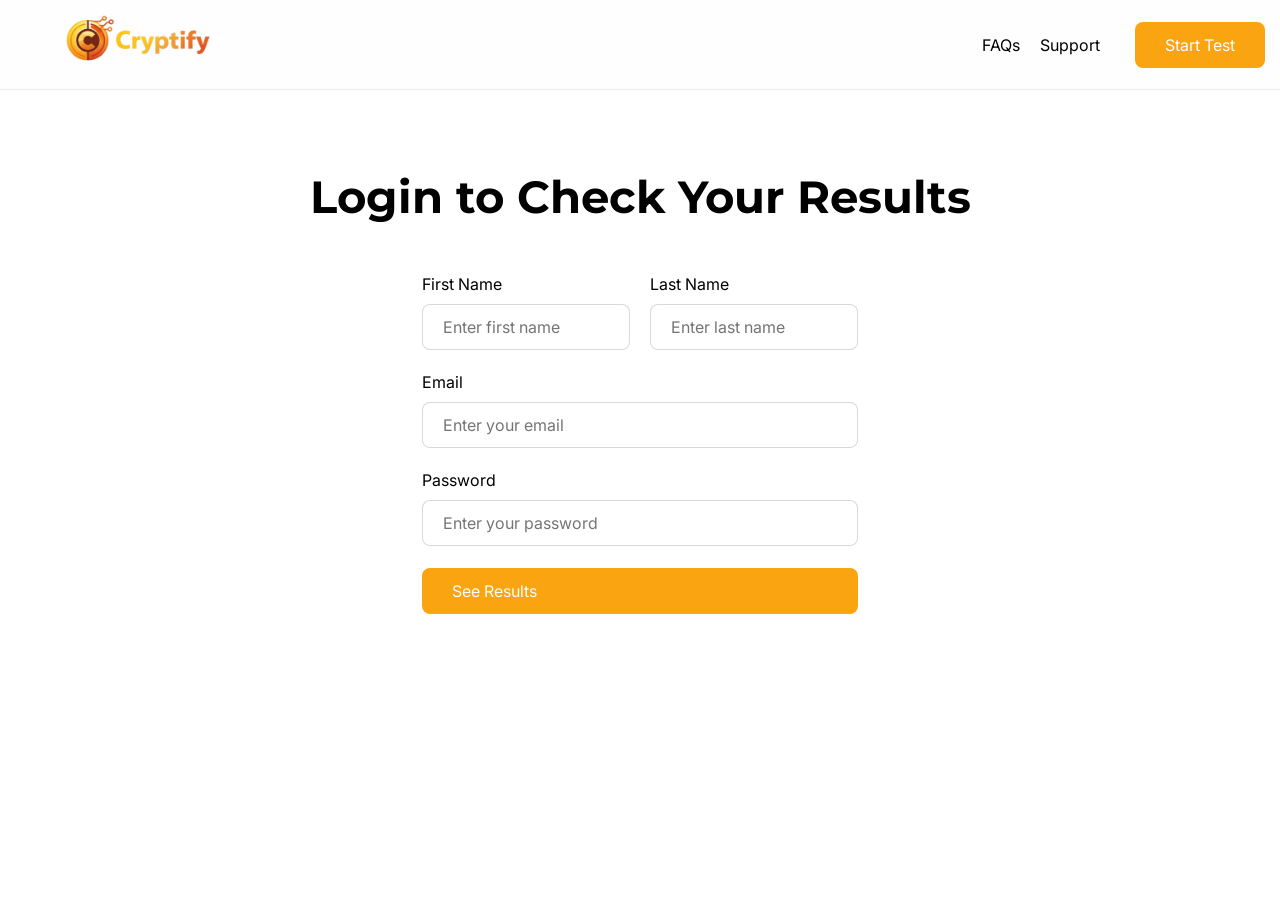
==== login.html @ 06c389f4 "Web App First Appearance" ====
<!doctype html>
<html lang="en">
  <head>
    <meta charset="UTF-8" />
    <meta name="viewport" content="width=device-width, initial-scale=1.0" />
    <title>Login to check Results</title>
    <link rel="stylesheet" href="style.css" />
  </head>
  <body>
    <section class="ammar-quiz">
      <div class="ammar-quiz-app-container">
        <div class="ammar-quiz-app-wrapper form-wrap">
          <h2 class="ammar-quiz-app-h2">Login to Check Your Results</h2>
          <form action="" class="ammar-quiz-app-form">
            <div class="form-lines">
              <div>
                <label for="name">First Name</label>
                <input
                  type="text"
                  placeholder="Enter first name"
                  name="name"
                  required
                />
              </div>
              <div>
                <label for="name">Last Name</label>
                <input
                  type="text"
                  placeholder="Enter last name"
                  name="name"
                  required
                />
              </div>
            </div>
            <div class="form-lines">
              <label for="email"
                >Email
                <address></address
              ></label>
              <input
                type="email"
                placeholder="Enter your email"
                name="email"
                required
              />
            </div>
            <div class="form-lines">
              <label for="password">Password</label>
              <input
                type="password"
                placeholder="Enter your password"
                name="password"
                required
              />
            </div>
            <button type="submit" class="ammar-quiz-app-btn submit-btn">
              See Results
            </button>
          </form>
        </div>
      </div>
    </section>

    <script src="script.js"></script>
  </body>
</html>
---- style.css ----
@import url("https://fonts.googleapis.com/css2?family=Montserrat:wght@100..900&family=Inter:ital,opsz,wght@0,14..32,100..900;1,14..32,100..900&display=swap");

* {
  margin: 0;
  padding: 0;
  box-sizing: border-box;
  font-family: "Inter", sans-serif;
  color: var(--ammar-quiz-dark);
}

h1,
h2,
h3,
h4,
h5,
h6 {
  font-family: "Montserrat", sans-serif;
  line-height: 1.2em;
}

a,
ul,
li {
  text-decoration: none;
  list-style: none;
}

:root {
  --ammar-quiz-white: #fefefe;
  --ammar-quiz-light: #fed263;
  --ammar-quiz-main: #f9a410;
  --ammar-quiz-contrast: #a45208;
  --ammar-quiz-dark: #000000;
  --ammar-quiz-trans: all 0.3s ease;
  --ammar-quiz-radius: 8px;
  --ammar-quiz-bg: #fafafa;
}

/* ─── Header ─────────────────────────────────────────── */
.ammar-quiz-app-header {
  background-color: var(--ammar-quiz-white);
  border-bottom: 1px solid rgba(0, 0, 0, 0.07);
  height: 90px;
  position: sticky;
  top: 0;
  z-index: 100;
}

.ammar-quiz-app-container {
  width: 100%;
  max-width: 1440px;
  margin: 0 auto;
  padding: 0 15px;
  height: 100%;
}

.ammar-quiz-app-wrapper {
  display: flex;
  align-items: center;
  justify-content: space-between;
  height: 100%;
}

.ammar-quiz-app-navbar {
  display: flex;
  align-items: center;
  justify-content: end;
  gap: 35px;
}

.ammar-quiz-app-logo {
  height: 100%;
}

.ammar-quiz-app-logo img {
  width: 250px;
  height: 100%;
  object-fit: cover;
}

.ammar-quiz-app-navlist {
  display: flex;
  gap: 20px;
}

.ammar-quiz-app-navlist a {
  transition: var(--ammar-quiz-trans);
}
.ammar-quiz-app-navlist a:hover {
  color: var(--ammar-quiz-main);
}

.ammar-quiz-app-btn {
  font-size: 16px;
  background-color: var(--ammar-quiz-main);
  padding: 13px 30px;
  color: var(--ammar-quiz-white) !important;
  border-radius: var(--ammar-quiz-radius);
  transition: var(--ammar-quiz-trans);
  border: none;
  cursor: pointer;
  display: inline-flex;
  align-items: center;
  gap: 8px;
}
.ammar-quiz-app-btn:hover {
  background-color: var(--ammar-quiz-contrast);
}
.ammar-quiz-app-btn i {
  color: var(--ammar-quiz-white);
}

/* ─── Hero ────────────────────────────────────────────── */
.ammar-quiz-app-hero {
  height: calc(100dvh - 90px);
  padding: 80px 0 70px;
  background: linear-gradient(160deg, #fffaf0 0%, #fff7e0 60%, #fefefe 100%);
}

h1.ammar-quiz-app-h1 {
  font-size: clamp(38px, 6vw, 92px);
  text-align: center;
  max-width: 820px;
}

.hero-wrap {
  flex-direction: column;
  justify-content: center;
  gap: 28px;
}

.hero-subtext {
  font-size: 18px;
  color: rgba(0, 0, 0, 0.55);
  text-align: center;
  max-width: 560px;
  line-height: 1.7;
}

.btn {
  padding: 15px 36px;
  font-size: 17px;
  font-weight: 600;
}

.hero-meta {
  display: flex;
  gap: 24px;
  font-size: 14px;
  color: rgba(0, 0, 0, 0.5);
  font-weight: 500;
}
.hero-meta span {
  display: flex;
  align-items: center;
  gap: 5px;
}
.hero-meta i {
  color: var(--ammar-quiz-main);
}

.colored-area {
  color: var(--ammar-quiz-main);
}

/* ─── Stats Bar ───────────────────────────────────────── */
.ammar-quiz-stats-bar {
  background: var(--ammar-quiz-dark);
  padding: 50px 0;
}
.stats-bar-inner {
  display: flex;
  align-items: center;
  justify-content: space-between;
  gap: 0;
  flex-wrap: wrap;
}
.stat-bar-item {
  display: flex;
  flex-direction: column;
  align-items: center;
  gap: 4px;
  padding: 0 50px;
}
.stat-bar-num {
  font-family: "Montserrat", sans-serif;
  font-size: 50px;
  font-weight: 800;
  color: var(--ammar-quiz-main);
}
.stat-bar-label {
  font-size: 15px;
  color: var(--ammar-quiz-white);
  text-transform: uppercase;
  letter-spacing: 0.5px;
}
.stat-bar-divider {
  width: 1px;
  height: 50px;
  background: rgba(255, 255, 255, 0.12);
}

/* ─── Section Shared ──────────────────────────────────── */
.section-header {
  text-align: center;
  margin-bottom: 60px;
  display: flex;
  flex-direction: column;
  align-items: center;
  gap: 12px;
}

h2.ammar-quiz-app-h2 {
  font-size: clamp(30px, 4vw, 60px);
  text-align: center;
  width: 80%;
}

.section-subtitle {
  font-size: 17px;
  color: rgba(0, 0, 0, 0.5);
}

/* ─── How It Works ────────────────────────────────────── */
.ammar-quiz-how-it-works {
  padding: 90px 0;
  background: var(--ammar-quiz-bg);
}
.how-it-works-grid {
  display: flex;
  align-items: center;
  justify-content: center;
  gap: 0;
  width: 100%;
  flex-wrap: wrap;
}
.how-step-card {
  background: var(--ammar-quiz-white);
  border-radius: 16px;
  padding: 40px 32px;
  flex: 1;
  width: 100%;
  display: flex;
  flex-direction: column;
  gap: 14px;
  box-shadow: 0 4px 20px rgba(0, 0, 0, 0.06);
  transition: var(--ammar-quiz-trans);
  position: relative;
}
.how-step-card:hover {
  transform: translateY(-6px);
}

.how-step-icon {
  width: 52px;
  height: 52px;
  border-radius: 12px;
  background: rgba(249, 164, 16, 0.1);
  display: flex;
  align-items: center;
  justify-content: center;
  font-size: 26px;
  color: var(--ammar-quiz-main);
}
.how-step-icon i {
  color: var(--ammar-quiz-main);
}
.how-step-card h3 {
  font-size: 20px;
  font-family: "Montserrat", sans-serif;
}
.how-step-card p {
  font-size: 15px;
  color: rgba(0, 0, 0, 0.55);
  line-height: 1.6;
}
.how-step-arrow {
  font-size: 28px;
  color: rgba(0, 0, 0, 0.15);
  padding: 0 18px;
}
.how-step-arrow i {
  color: rgba(0, 0, 0, 0.2);
}

/* ─── Topics ──────────────────────────────────────────── */
.ammar-quiz-topics {
  padding: 90px 0;
  background: var(--ammar-quiz-white);
}
.topics-grid {
  display: grid;
  grid-template-columns: repeat(4, 1fr);
  gap: 24px;
}
.topic-card {
  background: var(--ammar-quiz-bg);
  border-radius: 14px;
  padding: 34px 26px;
  display: flex;
  flex-direction: column;
  gap: 14px;
  border: 1px solid rgba(0, 0, 0, 0.06);
  transition: var(--ammar-quiz-trans);
  cursor: pointer;
}
.topic-card:hover {
  border-color: var(--ammar-quiz-main);
  transform: scale(1.1);
}
.topic-icon {
  width: 48px;
  height: 48px;
  border-radius: 10px;
  background: rgba(249, 164, 16, 0.1);
  display: flex;
  align-items: center;
  justify-content: center;
  font-size: 24px;
}
.topic-icon i {
  color: var(--ammar-quiz-main);
}
.topic-card h4 {
  font-size: 17px;
  font-family: "Montserrat", sans-serif;
  font-weight: 700;
}
.topic-card p {
  font-size: 14px;
  color: rgba(0, 0, 0, 0.55);
  line-height: 1.6;
}

/* ─── CTA Banner ──────────────────────────────────────── */
.ammar-quiz-cta-banner {
  padding: 90px 0;
  background: linear-gradient(135deg, #fffbef 0%, #fff3cc 100%);
  border-top: 1px solid rgba(249, 164, 16, 0.15);
}
.cta-banner-inner {
  display: flex;
  align-items: center;
  justify-content: space-between;
  gap: 40px;
  flex-wrap: wrap;
}
.cta-banner-text {
  display: flex;
  flex-direction: column;
  gap: 14px;
}
.cta-banner-text h2 {
  text-align: left;
  max-width: 560px;
}
.cta-banner-text p {
  font-size: 17px;
  color: rgba(0, 0, 0, 0.55);
  max-width: 480px;
}

/* ─── Quiz Section ────────────────────────────────────── */
.ammar-quiz {
  height: calc(100dvh - 90px);
}

.quiz-wrap,
.form-wrap {
  padding: 80px;
  justify-content: flex-start;
  flex-direction: column;
  gap: 60px;
}

.ammar-quiz-question {
  font-size: clamp(22px, 3vw, 35px);
}

.ammar-quiz-options {
  width: 70%;
  display: grid;
  gap: 20px 25px;
  grid-template-columns: 1fr 1fr;
}

.ammar-quiz-options .ammar-quiz-option {
  background-color: var(--ammar-quiz-main);
  border-radius: var(--ammar-quiz-radius);
  padding: 15px 30px;
  color: var(--ammar-quiz-white);
  text-align: center;
  font-size: 18px;
  cursor: pointer;
  transition: var(--ammar-quiz-trans);
}
.ammar-quiz-options .ammar-quiz-option:hover {
  background-color: var(--ammar-quiz-contrast);
}

/* ─── Start Page ──────────────────────────────────────── */
.start-wrap {
  height: 80%;
  display: flex;
  flex-direction: column;
  align-items: center;
  justify-content: center;
  border-radius: var(--ammar-quiz-radius);
  gap: 45px;
  box-shadow: 0 10px 30px 0 rgba(0, 0, 0, 0.15);
}

.ammar-quiz-app-start-terms {
  font-size: 20px;
  display: flex;
  flex-direction: column;
  gap: 18px;
}
.ammar-quiz-app-start-terms li {
  display: flex;
  align-items: center;
  gap: 15px;
}
.ammar-quiz-app-start-terms li i {
  font-size: 32px;
  color: var(--ammar-quiz-main);
}

/* ─── Form / Login ────────────────────────────────────── */
.ammar-quiz-app-form {
  display: flex;
  flex-direction: column;
  gap: 22px;
  width: 40%;
}

form.ammar-quiz-app-form input {
  padding: 12px 20px;
  font-size: 16px;
  border-radius: var(--ammar-quiz-radius);
  border: 1px solid rgba(0, 0, 0, 0.15);
  width: 100%;
}

.form-wrap {
  gap: 50px;
}

.form-lines,
.form-lines > div {
  display: flex;
  width: 100%;
  flex-direction: column;
  gap: 10px;
}
.form-lines:nth-child(1) {
  flex-direction: row;
  gap: 20px;
}

form.ammar-quiz-app-form input:focus {
  outline: 1px solid var(--ammar-quiz-contrast);
}

.form-wrap h2 {
  font-size: 45px;
}

/* ─── Results Page ────────────────────────────────────── */
.ammar-quiz-results {
  min-height: calc(100dvh - 90px);
  padding: 60px 0;
  background: var(--ammar-quiz-bg);
}

.ammar-quiz-results .results-wrap {
  width: 100%;
  padding: 0;
  display: grid;
  grid-template-columns: repeat(2, 1fr);
  gap: 32px;
  align-items: start;
}

.results-header {
  grid-column: 1 / -1;
  text-align: center;
  display: flex;
  flex-direction: column;
  gap: 10px;
  position: relative;
  padding-top: 10px;
}
.results-header h2 {
  font-size: clamp(32px, 5vw, 50px);
  width: 100%;
}
.results-subtitle {
  font-size: 18px;
  color: rgba(0, 0, 0, 0.6);
}

/* Confetti dots */
.results-confetti {
  position: absolute;
  top: 0;
  left: 0;
  right: 0;
  height: 60px;
  pointer-events: none;
  overflow: hidden;
}
.results-confetti span {
  position: absolute;
  width: 10px;
  height: 10px;
  border-radius: 50%;
  background: var(--ammar-quiz-main);
  animation: confettiFall 1.4s ease forwards;
  opacity: 0;
}
.results-confetti span:nth-child(1) {
  left: 10%;
  background: #f9a410;
  animation-delay: 0.1s;
}
.results-confetti span:nth-child(2) {
  left: 22%;
  background: #fed263;
  animation-delay: 0.25s;
  width: 7px;
  height: 7px;
}
.results-confetti span:nth-child(3) {
  left: 40%;
  background: #a45208;
  animation-delay: 0.15s;
  width: 12px;
  height: 6px;
  border-radius: 2px;
}
.results-confetti span:nth-child(4) {
  left: 58%;
  background: #f9a410;
  animation-delay: 0.3s;
}
.results-confetti span:nth-child(5) {
  left: 72%;
  background: #fed263;
  animation-delay: 0.05s;
  width: 8px;
  height: 8px;
}
.results-confetti span:nth-child(6) {
  left: 85%;
  background: #a45208;
  animation-delay: 0.2s;
  width: 6px;
  height: 10px;
  border-radius: 2px;
}
.results-confetti span:nth-child(7) {
  left: 30%;
  background: #f9c55a;
  animation-delay: 0.35s;
  width: 9px;
  height: 9px;
}
.results-confetti span:nth-child(8) {
  left: 65%;
  background: #f9a410;
  animation-delay: 0.12s;
  width: 11px;
  height: 5px;
  border-radius: 2px;
}

@keyframes confettiFall {
  0% {
    opacity: 1;
    transform: translateY(-20px) rotate(0deg);
  }
  100% {
    opacity: 0;
    transform: translateY(80px) rotate(360deg);
  }
}

/* Score Circle */
.score-circle-wrapper {
  display: flex;
  justify-content: center;
  align-items: center;
  gap: 20px;
  flex-direction: column;
}

.score-circle {
  width: 200px;
  height: 200px;
  border-radius: 50%;
  background: conic-gradient(
    var(--ammar-quiz-main) 0deg,
    var(--ammar-quiz-main) 90deg,
    #e8e8e8 90deg
  );
  display: flex;
  align-items: center;
  justify-content: center;
  box-shadow: 0 10px 30px rgba(249, 164, 16, 0.2);
  transition: background 1s ease;
}

.score-inner {
  width: 168px;
  height: 168px;
  border-radius: 50%;
  background: var(--ammar-quiz-white);
  display: flex;
  flex-direction: column;
  align-items: center;
  justify-content: center;
  gap: 5px;
}

.score-percentage {
  font-size: 48px;
  font-weight: 700;
  color: var(--ammar-quiz-main);
  font-family: "Montserrat", sans-serif;
}

.score-label {
  font-size: 14px;
  color: rgba(0, 0, 0, 0.5);
  text-transform: uppercase;
  letter-spacing: 1px;
}

.performance-badge {
  display: flex;
  align-items: center;
  gap: 10px;
  background: var(--ammar-quiz-light);
  padding: 12px 20px;
  border-radius: 50px;
  font-weight: 600;
}
.performance-badge i {
  font-size: 20px;
  color: var(--ammar-quiz-contrast);
}

/* Stats Grid */
.results-stats-grid {
  display: grid;
  grid-template-columns: 1fr 1fr 1fr;
  gap: 16px;
  grid-column: 1 / -1;
}

.stat-card {
  display: flex;
  align-items: center;
  gap: 15px;
  padding: 20px;
  border-radius: var(--ammar-quiz-radius);
  background: var(--ammar-quiz-white);
  border: 1px solid rgba(0, 0, 0, 0.06);
  transition: var(--ammar-quiz-trans);
  box-shadow: 0 2px 10px rgba(0, 0, 0, 0.04);
}
.stat-card:hover {
  transform: translateY(-5px);
  box-shadow: 0 10px 24px rgba(0, 0, 0, 0.09);
}

.stat-icon {
  width: 50px;
  height: 50px;
  border-radius: 50%;
  display: flex;
  align-items: center;
  justify-content: center;
  font-size: 24px;
  flex-shrink: 0;
}
.stat-card.correct-card .stat-icon {
  background: rgba(34, 197, 94, 0.12);
  color: #22c55e;
}
.stat-card.correct-card .stat-icon i {
  color: #22c55e;
}
.stat-card.wrong-card .stat-icon {
  background: rgba(239, 68, 68, 0.12);
  color: #ef4444;
}
.stat-card.wrong-card .stat-icon i {
  color: #ef4444;
}
.stat-card.total-card .stat-icon {
  background: rgba(249, 164, 16, 0.12);
  color: var(--ammar-quiz-main);
}
.stat-card.total-card .stat-icon i {
  color: var(--ammar-quiz-main);
}

.stat-content {
  display: flex;
  flex-direction: column;
  gap: 5px;
}
.stat-label {
  font-size: 12px;
  color: rgba(0, 0, 0, 0.5);
  text-transform: uppercase;
  letter-spacing: 0.5px;
  font-weight: 600;
}
.stat-value {
  font-size: 28px;
  font-weight: 700;
  color: var(--ammar-quiz-dark);
  font-family: "Montserrat", sans-serif;
}

/* Progress Section */
.progress-section {
  display: flex;
  flex-direction: column;
  gap: 12px;
}
.progress-header {
  display: flex;
  justify-content: space-between;
  align-items: center;
  font-size: 14px;
  color: rgba(0, 0, 0, 0.7);
  font-weight: 600;
}
.progress-bar {
  width: 100%;
  height: 10px;
  background: #e8e8e8;
  border-radius: 10px;
  overflow: hidden;
}
.progress-fill {
  height: 100%;
  background: linear-gradient(
    90deg,
    var(--ammar-quiz-main),
    var(--ammar-quiz-light)
  );
  border-radius: 10px;
  width: 0%;
  transition: width 1.5s ease-out;
  box-shadow: 0 0 15px rgba(249, 164, 16, 0.3);
}

/* Breakdown Chart */
.results-breakdown {
  background: var(--ammar-quiz-white);
  border-radius: var(--ammar-quiz-radius);
  padding: 24px;
  border: 1px solid rgba(0, 0, 0, 0.07);
  display: flex;
  flex-direction: column;
  gap: 20px;
}
.breakdown-title {
  font-size: 15px;
  font-family: "Montserrat", sans-serif;
  font-weight: 700;
  display: flex;
  align-items: center;
  gap: 8px;
}
.breakdown-title i {
  color: var(--ammar-quiz-main);
  font-size: 18px;
}
.breakdown-chart {
  display: flex;
  flex-direction: column;
  gap: 16px;
}
.breakdown-bar-wrap {
  display: flex;
  align-items: center;
  gap: 12px;
}
.breakdown-bar-label {
  font-size: 13px;
  font-weight: 600;
  color: rgba(0, 0, 0, 0.6);
  width: 55px;
  flex-shrink: 0;
}
.breakdown-bar {
  flex: 1;
  height: 12px;
  background: #f0f0f0;
  border-radius: 10px;
  overflow: hidden;
}
.breakdown-bar-fill {
  height: 100%;
  width: 0%;
  border-radius: 10px;
  transition: width 1.5s ease-out 0.3s;
}
.correct-fill {
  background: linear-gradient(90deg, #22c55e, #86efac);
}
.wrong-fill {
  background: linear-gradient(90deg, #ef4444, #fca5a5);
}
.breakdown-bar-count {
  font-size: 14px;
  font-weight: 700;
  font-family: "Montserrat", sans-serif;
  width: 20px;
  text-align: right;
  flex-shrink: 0;
}

/* Results Message */
.results-message {
  text-align: center;
  padding: 20px 24px;
  background: linear-gradient(
    135deg,
    rgba(249, 164, 16, 0.08) 0%,
    rgba(254, 210, 99, 0.08) 100%
  );
  border-radius: var(--ammar-quiz-radius);
  border-left: 4px solid var(--ammar-quiz-main);
  display: flex;
  align-items: flex-start;
  gap: 12px;
  text-align: left;
}
.results-message i {
  font-size: 22px;
  color: var(--ammar-quiz-main);
  flex-shrink: 0;
  margin-top: 2px;
}
.results-message p {
  font-size: 15px;
  color: rgba(0, 0, 0, 0.75);
  margin: 0;
  line-height: 1.65;
}

/* Action Buttons */
.results-actions {
  grid-column: 1 / -1;
  display: flex;
  gap: 15px;
  justify-content: center;
  flex-wrap: wrap;
}
.results-actions a {
  flex: 1;
  min-width: 150px;
  max-width: 220px;
}
.results-actions .ammar-quiz-app-btn {
  width: 100%;
  display: flex;
  align-items: center;
  justify-content: center;
  gap: 8px;
  font-weight: 600;
  transition: var(--ammar-quiz-trans);
}
.results-actions .btn-retake {
  background-color: var(--ammar-quiz-main);
}
.results-actions .btn-retake:hover,
.results-actions .btn-home:hover {
  background-color: var(--ammar-quiz-contrast);
}
.results-actions .btn-home:hover {
  background-color: var(--ammar-quiz-main);
}

/* ─── Responsive ──────────────────────────────────────── */
@media (max-width: 1024px) {
  .topics-grid {
    grid-template-columns: repeat(2, 1fr);
  }
  .how-step-arrow {
    display: none;
  }
  .how-it-works-grid {
    gap: 24px;
  }
}

@media (max-width: 768px) {
  /* Header */
  .ammar-quiz-app-navbar {
    gap: 16px;
  }
  .ammar-quiz-app-navlist {
    display: none;
  }
  .ammar-quiz-app-logo img {
    width: 160px;
  }

  /* Hero */
  .ammar-quiz-app-hero {
    padding: 50px 0 40px;
  }
  .hero-meta {
    flex-wrap: wrap;
    justify-content: center;
    gap: 14px;
  }

  /* Stats bar */
  .stat-bar-item {
    padding: 12px 20px;
  }
  .stat-bar-divider {
    display: none;
  }
  .stats-bar-inner {
    gap: 0;
  }

  /* How it works */
  .how-it-works-grid {
    flex-direction: column;
    align-items: stretch;
  }
  .how-step-card {
    max-width: 100%;
  }

  /* Topics */
  .topics-grid {
    grid-template-columns: 1fr 1fr;
  }

  /* CTA */
  .cta-banner-inner {
    flex-direction: column;
    text-align: center;
  }
  .cta-banner-text h2,
  .cta-banner-text p {
    text-align: center;
  }

  /* Quiz */
  .quiz-wrap,
  .form-wrap {
    padding: 40px 24px;
    gap: 32px;
  }
  .ammar-quiz-options {
    width: 100%;
    grid-template-columns: 1fr;
  }

  /* Results */
  .ammar-quiz-results .results-wrap {
    grid-template-columns: 1fr;
  }
  .results-stats-grid {
    grid-template-columns: 1fr;
  }
  .results-actions a {
    max-width: 100%;
  }
  .results-actions {
    flex-direction: column;
  }

  /* Forms */
  .ammar-quiz-app-form {
    width: 100%;
  }
  .form-lines:nth-child(1) {
    flex-direction: column;
  }
}

@media (max-width: 480px) {
  .topics-grid {
    grid-template-columns: 1fr;
  }
  .score-circle {
    width: 160px;
    height: 160px;
  }
  .score-inner {
    width: 140px;
    height: 140px;
  }
  .score-percentage {
    font-size: 36px;
  }
  .stat-value {
    font-size: 22px;
  }
  .performance-badge {
    padding: 10px 15px;
    font-size: 14px;
  }
  .results-message p {
    font-size: 14px;
  }
  .stat-bar-num {
    font-size: 22px;
  }
}
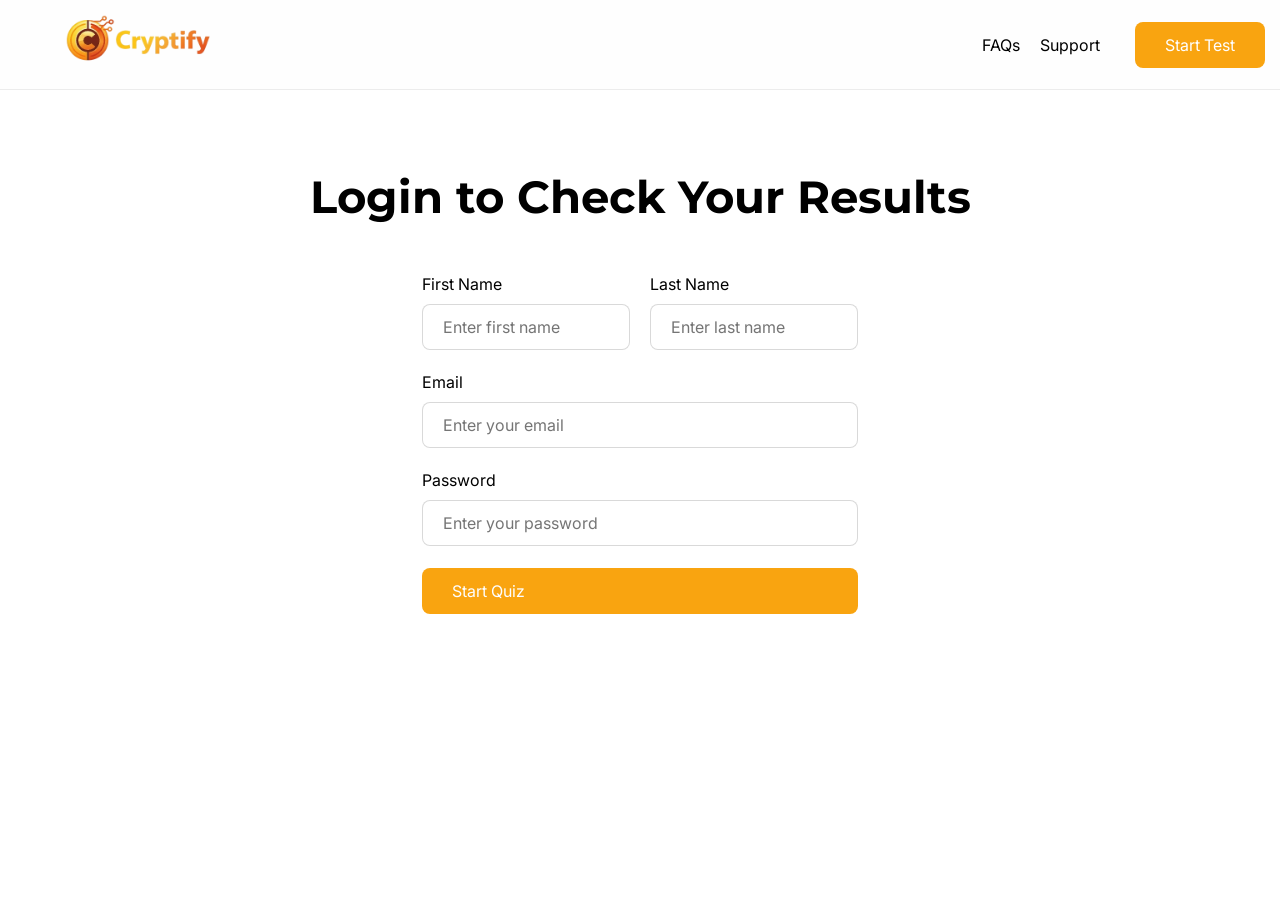
==== commit e3a2fcb6: "New Adjustments" ====
--- a/login.html
+++ b/login.html
@@ -19,6 +19,7 @@
                   type="text"
                   placeholder="Enter first name"
                   name="name"
+                  id="firstName"
                   required
                 />
               </div>
@@ -28,6 +29,7 @@
                   type="text"
                   placeholder="Enter last name"
                   name="name"
+                  id="lastName"
                   required
                 />
               </div>
@@ -41,6 +43,7 @@
                 type="email"
                 placeholder="Enter your email"
                 name="email"
+                id="email"
                 required
               />
             </div>
@@ -50,11 +53,12 @@
                 type="password"
                 placeholder="Enter your password"
                 name="password"
+                id="password"
                 required
               />
             </div>
             <button type="submit" class="ammar-quiz-app-btn submit-btn">
-              See Results
+              Start Quiz
             </button>
           </form>
         </div>
--- a/style.css
+++ b/style.css
@@ -29,7 +29,7 @@
   --ammar-quiz-white: #fefefe;
   --ammar-quiz-light: #fed263;
   --ammar-quiz-main: #f9a410;
-  --ammar-quiz-contrast: #a45208;
+  --ammar-quiz-contrast: #f9a410;
   --ammar-quiz-dark: #000000;
   --ammar-quiz-trans: all 0.3s ease;
   --ammar-quiz-radius: 8px;
@@ -483,9 +483,11 @@
 }
 
 .results-header {
-  grid-column: 1 / -1;
   text-align: center;
   display: flex;
+  align-items: center;
+  justify-content: center;
+  height: 100%;
   flex-direction: column;
   gap: 10px;
   position: relative;
@@ -858,19 +860,13 @@
 
 /* Action Buttons */
 .results-actions {
-  grid-column: 1 / -1;
   display: flex;
   gap: 15px;
-  justify-content: center;
-  flex-wrap: wrap;
-}
-.results-actions a {
-  flex: 1;
-  min-width: 150px;
-  max-width: 220px;
-}
+  align-items: center;
+  justify-content: center;
+}
+
 .results-actions .ammar-quiz-app-btn {
-  width: 100%;
   display: flex;
   align-items: center;
   justify-content: center;
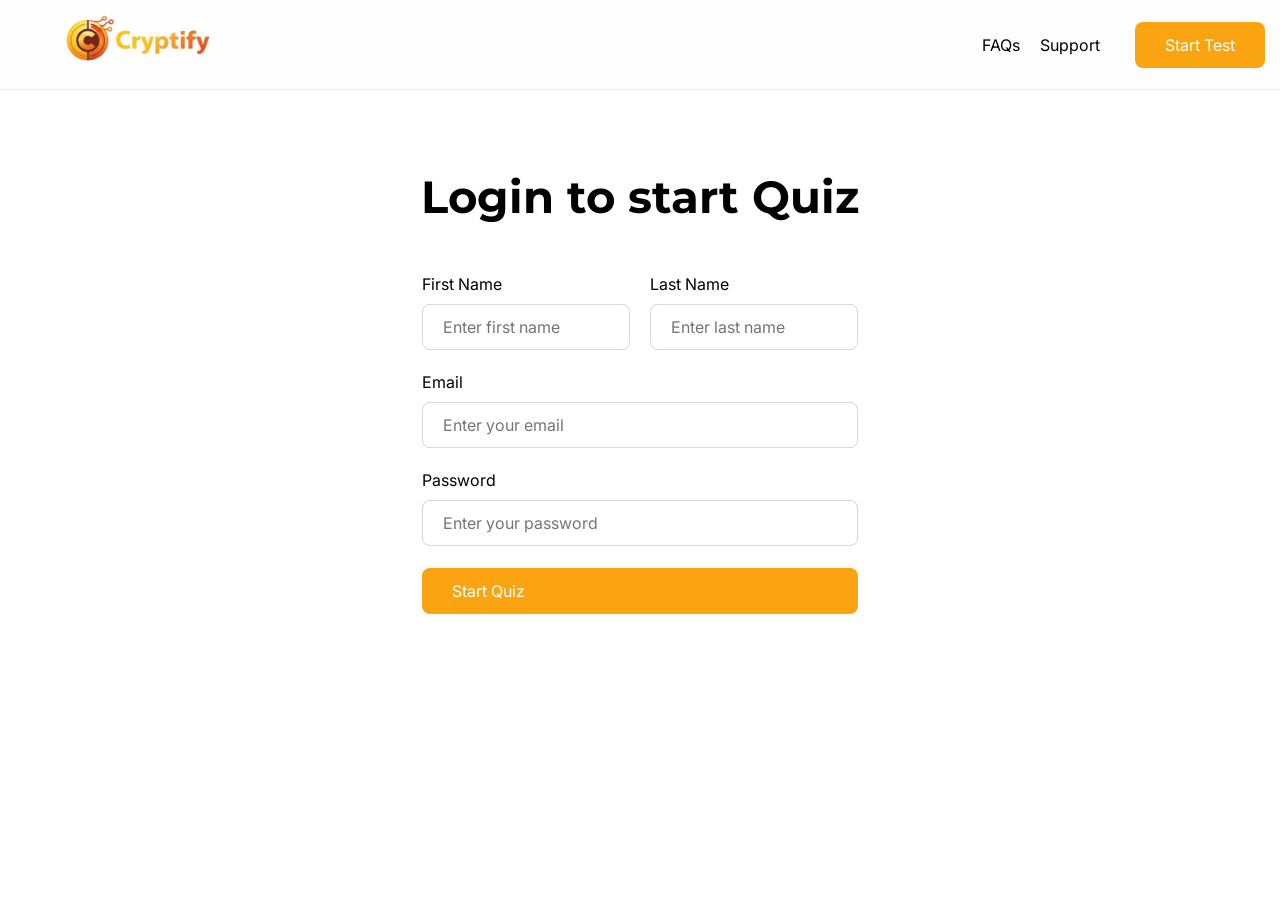
==== commit 972d9b8c: "Final Verdict" ====
--- a/login.html
+++ b/login.html
@@ -3,14 +3,14 @@
   <head>
     <meta charset="UTF-8" />
     <meta name="viewport" content="width=device-width, initial-scale=1.0" />
-    <title>Login to check Results</title>
+    <title>Login to start Quiz</title>
     <link rel="stylesheet" href="style.css" />
   </head>
   <body>
     <section class="ammar-quiz">
       <div class="ammar-quiz-app-container">
         <div class="ammar-quiz-app-wrapper form-wrap">
-          <h2 class="ammar-quiz-app-h2">Login to Check Your Results</h2>
+          <h2 class="ammar-quiz-app-h2">Login to start Quiz</h2>
           <form action="" class="ammar-quiz-app-form">
             <div class="form-lines">
               <div>
